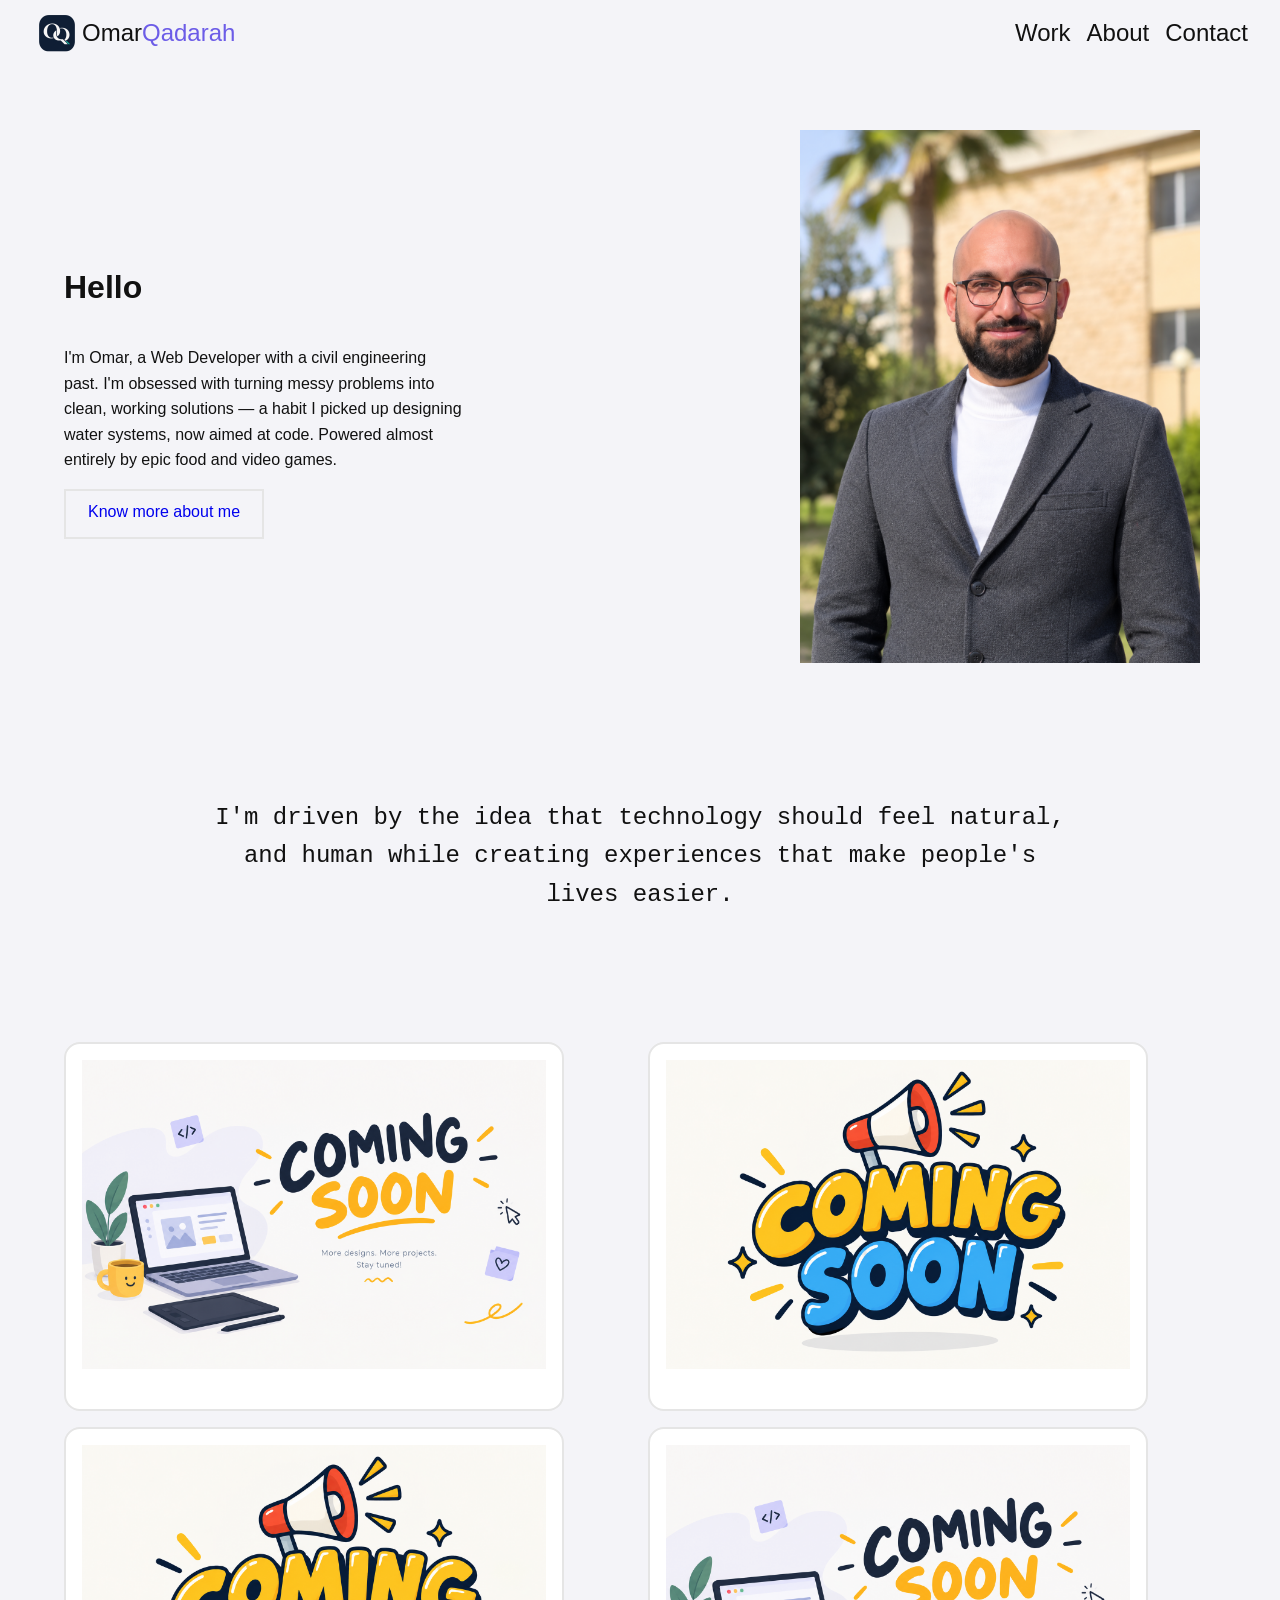
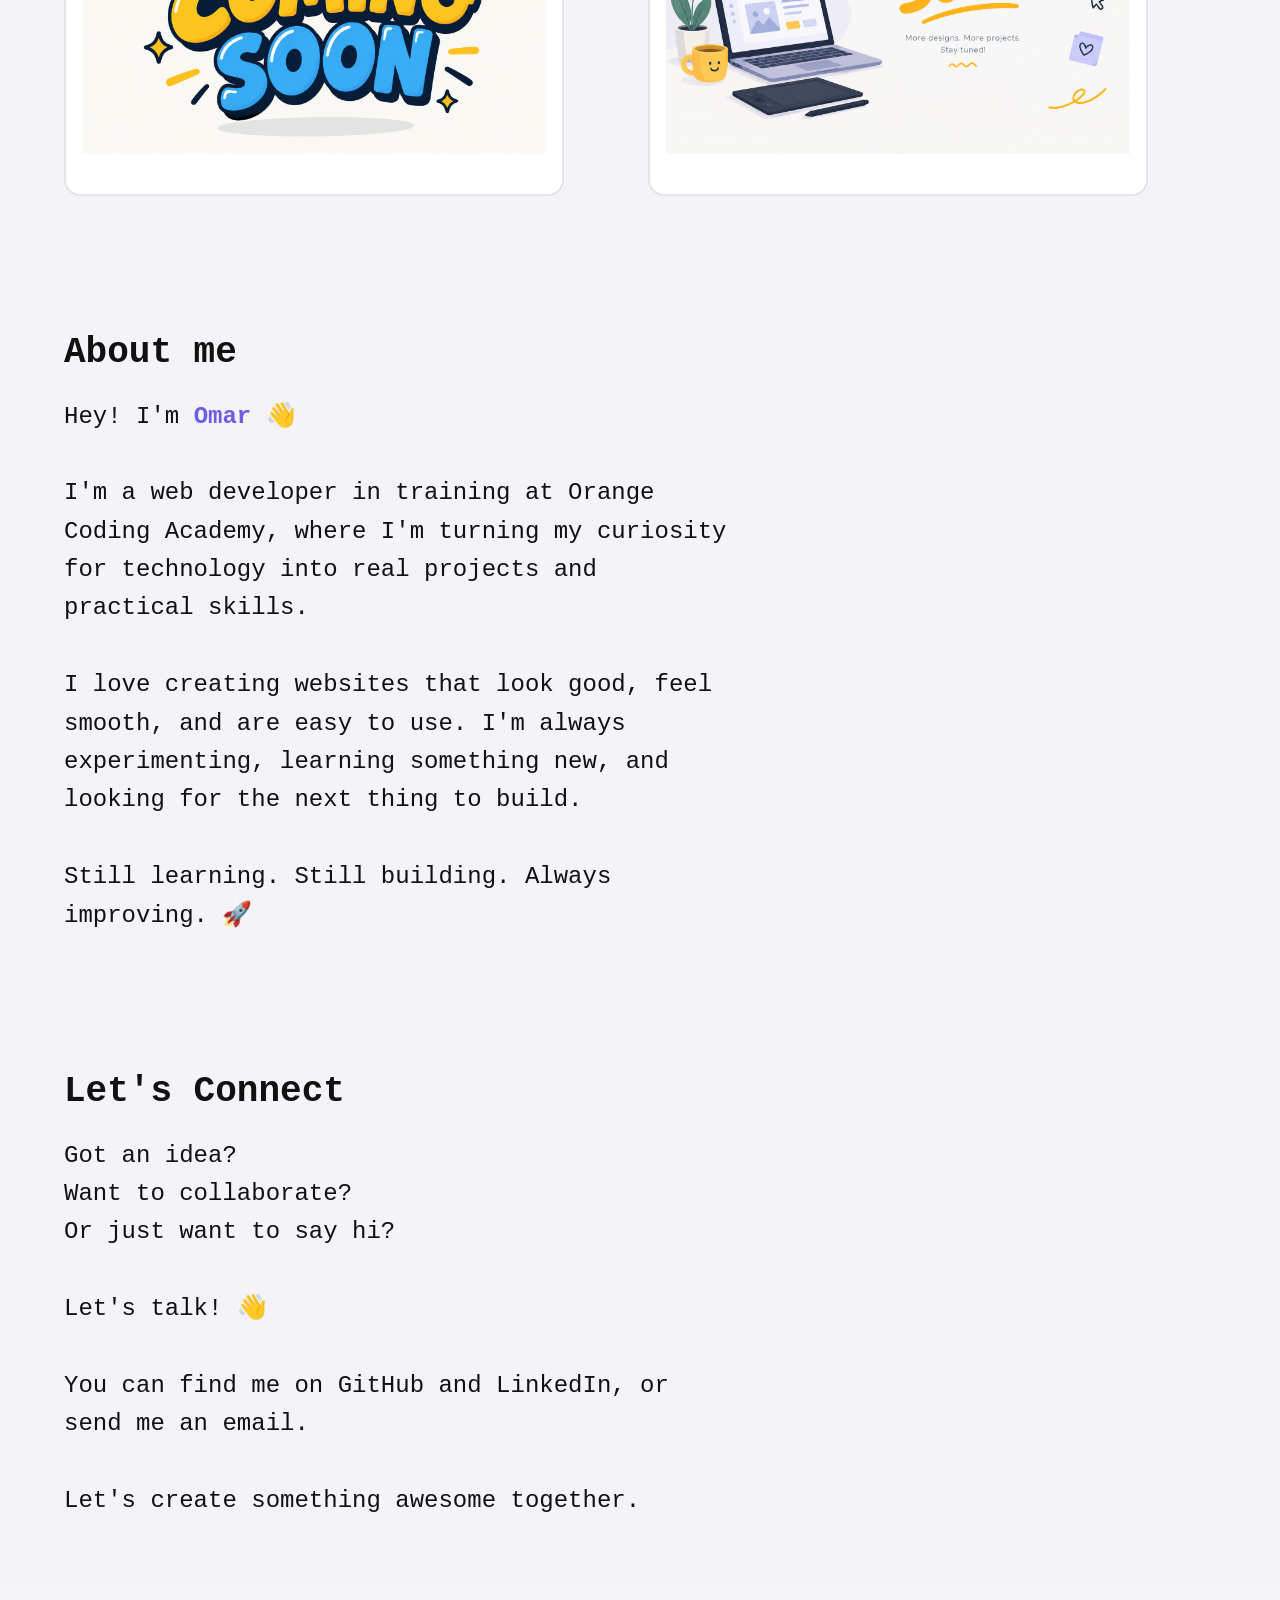
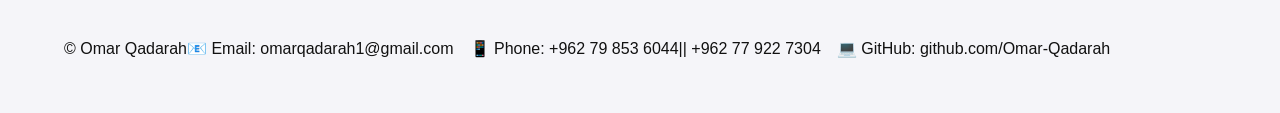
==== index.html @ 27742bce "initial Portfolio upload" ====
<!DOCTYPE html>
<html lang="en">
<head>
    <meta charset="UTF-8">
    <meta name="viewport" content="width=device-width, initial-scale=1.0">
    <title>Omar Qadarah</title>
    <link rel="stylesheet" href="style.css">
    <link rel="icon" href="./img/favicon.png">
</head>
<body>
    <header class="header">
        <div class="icon">
            <img src="./img/favicon-small.png" alt="logo">
            <div class="logo">Omar<span>Qadarah</span></div>
        </div>
        <nav>
            <ul class="nav-list">
                <li><a href="#work">Work</a></li>
                <li><a href="#about">About</a></li>
                <li><a href="#contact">Contact</a></li>
            </ul>
        </nav>
    </header>
    <main>
        <article class="hero">
            <div class="hero-t">
                <h1>Hello</h1>
                <p>I'm Omar, a Web Developer with a civil engineering past. I'm obsessed with turning messy problems into clean, working solutions — a habit I picked up designing water systems, now aimed at code. Powered almost entirely by epic food and video games.</p>
                <a href="#about" class="btn">Know more about me</a>
            </div>
            <div class="hero-img">
                <img src="./img/me.png" alt="">
            </div>
        </article>
        <div class="moto">
            I'm driven by the idea that technology should feel natural, and human while creating experiences that make people's lives easier.
        </div>
        <article id="work" class="card-grid">
            <div class="card">
                <img src="./img/coming-soon-1.png" alt="Coming soon">
                <h2></h2>
                <p></p>
            </div>
            <div class="card">
                <img src="./img/coming-soon-2.png" alt="">
                <h2></h2>
                <p></p>
            </div>
            <div class="card">
                <img src="./img/coming-soon-2.png" alt="Coming soon">
                <h2></h2>
                <p></p>
            </div>
            <div class="card">
                <img src="./img/coming-soon-1.png" alt="">
                <h2></h2>
                <p></p>
            </div>
            
        </article>
        
        <article id="about" class="about">
            <div>
                
                <h2>About me</h2>

                <p>
                    Hey! I'm <span><strong>Omar</strong></span> 👋
                    <br><br>
                    I'm a web developer in training at Orange Coding Academy, where I'm turning my curiosity for technology into real projects and practical skills.
                    <br><br>
                    I love creating websites that look good, feel smooth, and are easy to use. I'm always experimenting, learning something new, and looking for the next thing to build.
                    <br><br>
                    Still learning. Still building. Always improving. 🚀
                </p>
            </div>
        </article>
        
        <article id="contact" class="contact">
            <div>
                <h2> Let's Connect</h2>
               <p>
                    Got an idea?<br>
                    Want to collaborate?<br>
                    Or just want to say hi?<br><br>

                    Let's talk! 👋<br><br>

                    You can find me on GitHub and LinkedIn, or send me an email. <br><br>

                    Let's create something awesome together.
                </p>
               
            </div>
        </article>
    </main>
    <footer class="footer">
        <p>&copy Omar Qadarah</p>
        <ul class="footer-list">
            <li>📧 Email: omarqadarah1@gmail.com</li>
            <li>📱 Phone: +962 79 853 6044|| +962 77 922 7304</li>
            <li>💻 GitHub: github.com/Omar-Qadarah</li>
        </ul>
        
    </footer>


    
</body>
</html>
---- style.css ----
*{
    margin: 0;
    padding: 0 ;
    box-sizing: border-box;
}
:root {
    color-scheme: light dark;
    
    /* Backgrounds */
    --bg-color: light-dark(#f4f4f8, #0d0d1a);
    --surface-color: light-dark(#F4F4F0, #1A1A1A);
    --surface-alt: light-dark(#FAFAF8, #222222);
    --secondary:#6c5ce7;

    /* Text */
    --text-color: light-dark(#111111, #F5F5F5);
    --text-secondary: light-dark(#5F5F5F, #B5B5B5);
    --text-muted: light-dark(#888888, #888888);

    /* Accent */
    --accent-color: light-dark(#D9FF00, #D9FF00);
    --accent-hover: light-dark(#BFE600, #ECFF66);
    --accent-text: #111111;

    /* Borders */
    --border-color: light-dark(#E5E5E5, #303030);
    --border-hover: light-dark(#C7C7C7, #555555);

    /* Cards */
    --card-bg: light-dark(#FFFFFF, #1C1C1C);
    --card-bg-hover: light-dark(#F0F0EC, #292929);
    --card-border: light-dark(#E5E5E5, #303030);
    --card-border-hover: light-dark(#C8C8C2, #505050);

    /* Shadows */
    --shadow-sm: light-dark(
        0 2px 8px rgba(0, 0, 0, 0.04),
        0 2px 8px rgba(0, 0, 0, 0.20)
    );

    --shadow-hover: light-dark(
        0 15px 35px rgba(0, 0, 0, 0.12),
        0 15px 35px rgba(0, 0, 0, 0.40)
    );
    --box-shadow: light-dark(
        0 1px 3px rgba(0,0,0,0.1),
         0 1px 3px rgba(0,0,0,0.4)
    );


    --text-xs: 12px;
    --text-sm: 14px;
    --text-md: 16px;
    --text-lg: 24px;
    --text-xl: 32px;
    --text-xxl: 48px;
    --p-1: 8px;
    --p-2: 16px;
    --p-3: 32px;
    --p-4: 64px;

    --m-1: 8px;
    --m-2: 16px;
    --m-3: 32px;
}
body{
    font-family: 'Segoe UI', arial, sans-serif;
    background: var(--bg-color);
    color:var(--text-color);
    line-height: 1.6;
}
.header{
    display: flex;
    align-items: center;
    background-color: rgba(255, 255, 255, 0.04);
    position: sticky;
    top: 0;
    z-index: 5;
    font-size: var(--text-lg);
    padding: var(--m-1) var(--m-3);
}
.icon{
    display: flex;
    margin-right: auto;
    align-items: center;
}
.nav-list{
    display: flex;
    list-style: none;
    gap:var(--p-2);
}
.nav-list a{
    text-decoration: none;
    color: var(--text-color);
}
.logo>span,p>span{
    color:var(--secondary);
}
.hero{
    display: flex;
    justify-content: space-between;
    align-items: center;
    padding: var(--p-4);
    
}
.hero-img{
    width:400px;
    border-radius: 0 0 var(--radius-md) var(--radius-md);
    margin-right: var(--m-2);
}
.hero-img>img{
    width: 100%;
    height: 100%;
}
.hero-t{
    width:400px;
    font-size: var(--text-md);
}
h1{
    font-size: var(--text-xl);
    margin-bottom: var(--m-3);
}
h2{
    margin-bottom: var(--m-2);
}
.btn{
    display: block;
    border: var(--card-border) solid 2px;
    height: 50px;
    width: 200px;
    padding: var(--p-1);
    border-radius: var(--radius-lg);
    margin-top: var(--m-2);
    text-decoration: none;
    text-align: center;

}
.moto{
    font-size: var(--text-lg);
    margin: 0 auto;
    text-align: center;
    font-family: 'Courier New', Courier, monospace;
    padding: var(--p-4);
    max-width: 1000px;
}
.card-grid{
    display: grid;
    grid-template-columns: repeat(2,1fr);
    gap: var(--p-2);
    padding: var(--p-4);
    max-width: 1400px;
    justify-content: space-around;
    align-items: center;
    margin: 0 auto;
}
.card{
    width: 500px;
    padding: var(--p-2);
    border:var(--card-border) 2px solid;
    border-radius: var(--p-2); 
    background-color: var(--card-bg);
    transition:transform 0.25s,border-color 0.25s, background-color 0.25s,;

}
.card:hover{
    transform: scale(1.1);
    border-color: #6c5ce7;
    background-color: var(--card-bg-hover);
}
.card>img{
    width: 100%;

}
.about,.contact{
    padding: var(--p-4);
    font-size: var(--text-lg);
    font-family: 'Courier New', Courier, monospace;
    width: 800px;
}

.footer{
    display: flex;
    align-items: center;
    height: 100px;
    padding: var(--p-4);
    background-color: rgba(255, 255, 255, 0.08);
}
.footer:nth-child(1){
    margin-right: auto;
}
.footer-list{
    display: flex;
    list-style: none;
    gap:var(--p-2);
}
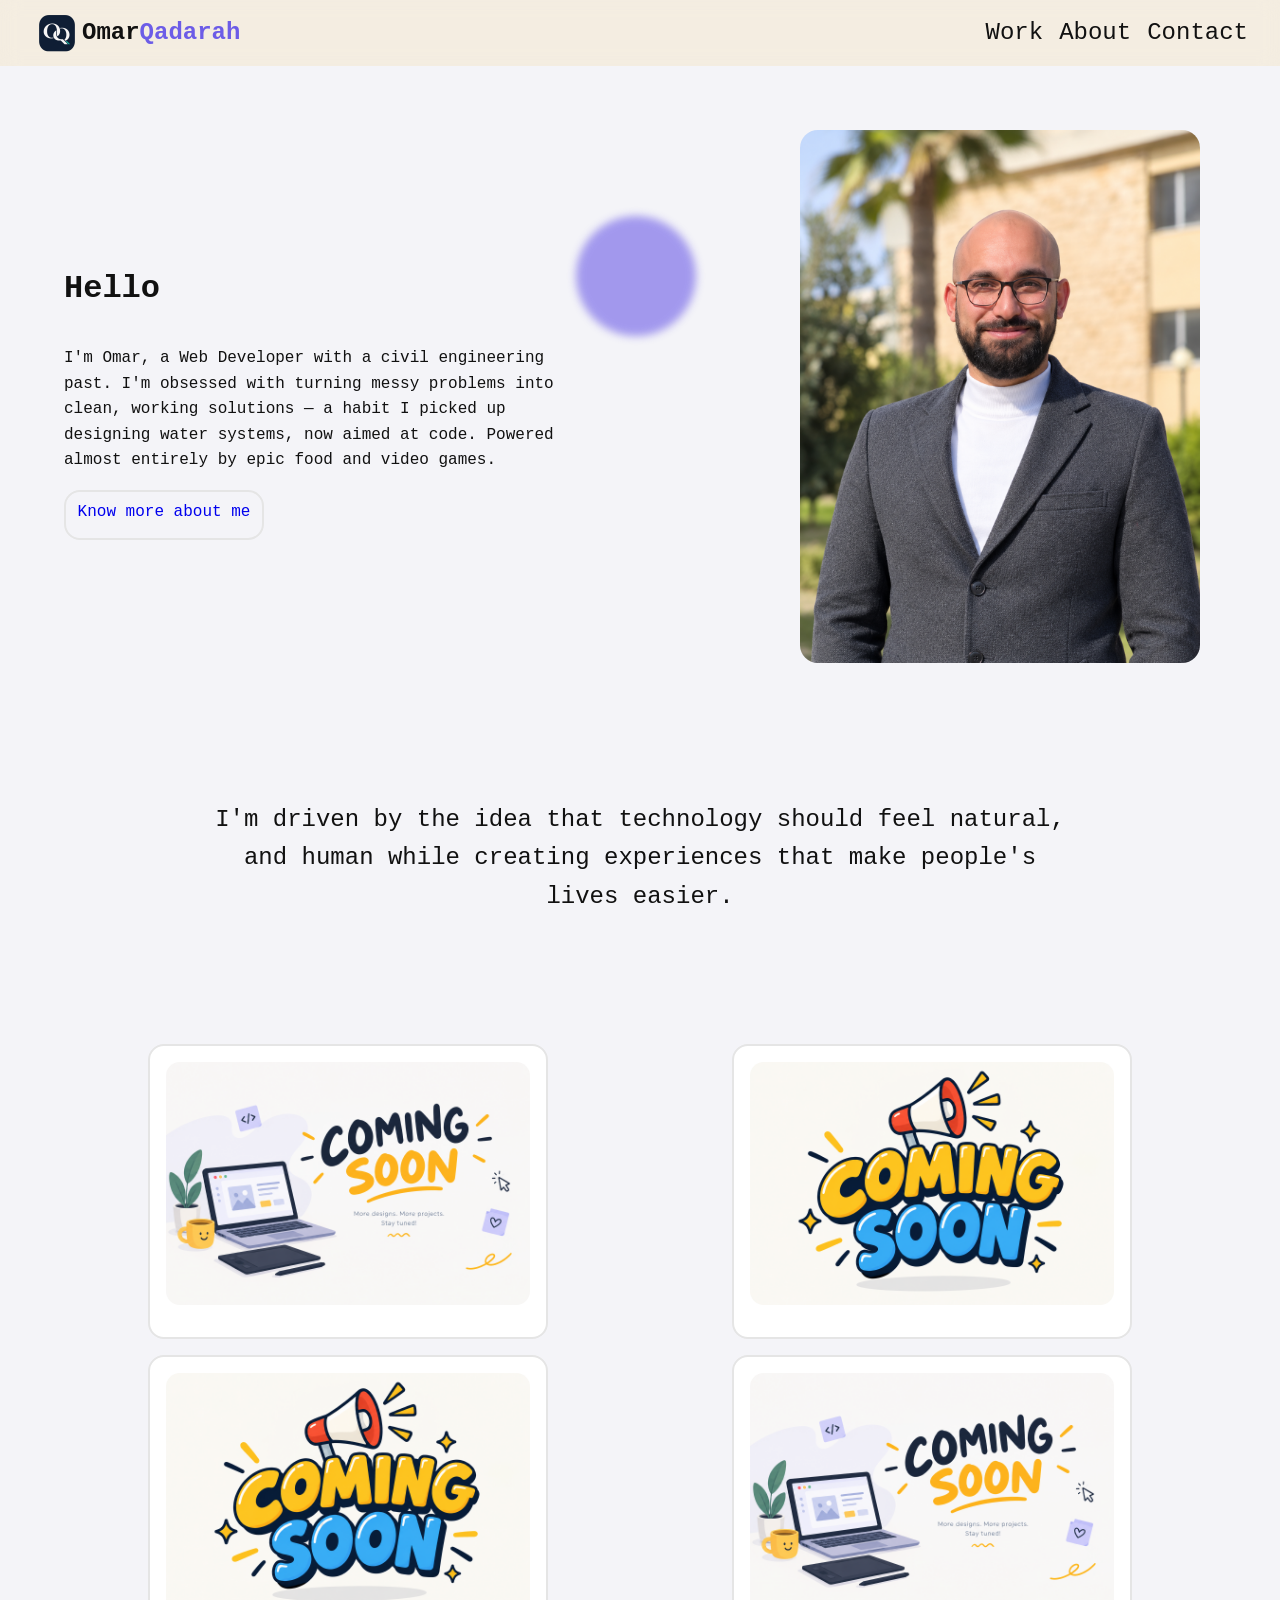
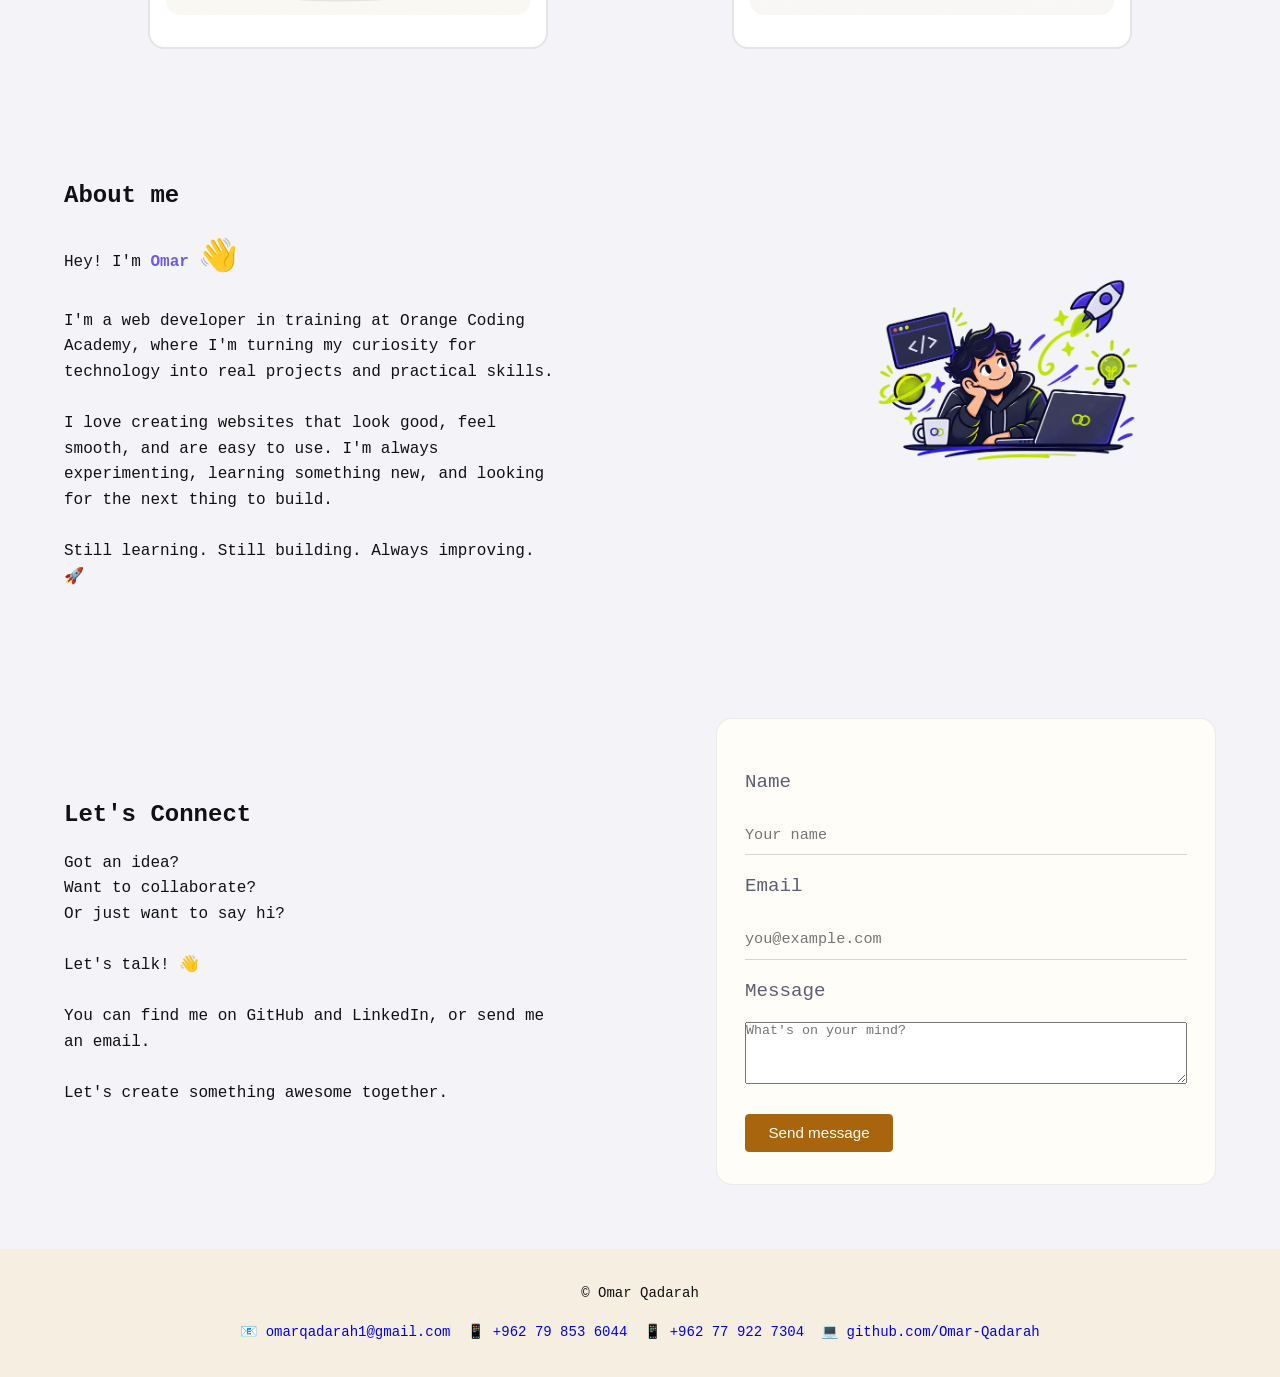
==== commit 94fbd9c6: "almost done project" ====
--- a/index.html
+++ b/index.html
@@ -23,12 +23,13 @@
     </header>
     <main>
         <article class="hero">
-            <div class="hero-t">
+            <div class="orb"></div>
+            <div class="hero-t l-text">
                 <h1>Hello</h1>
                 <p>I'm Omar, a Web Developer with a civil engineering past. I'm obsessed with turning messy problems into clean, working solutions — a habit I picked up designing water systems, now aimed at code. Powered almost entirely by epic food and video games.</p>
                 <a href="#about" class="btn">Know more about me</a>
             </div>
-            <div class="hero-img">
+            <div class="hero-img r-img">
                 <img src="./img/me.png" alt="">
             </div>
         </article>
@@ -60,46 +61,75 @@
         </article>
         
         <article id="about" class="about">
-            <div>
-                
-                <h2>About me</h2>
+            <div class="right-left">
+                <div class="l-text">
+                    <h2>About me</h2>
 
-                <p>
-                    Hey! I'm <span><strong>Omar</strong></span> 👋
-                    <br><br>
-                    I'm a web developer in training at Orange Coding Academy, where I'm turning my curiosity for technology into real projects and practical skills.
-                    <br><br>
-                    I love creating websites that look good, feel smooth, and are easy to use. I'm always experimenting, learning something new, and looking for the next thing to build.
-                    <br><br>
-                    Still learning. Still building. Always improving. 🚀
-                </p>
+                    <p>
+                        Hey! I'm <span><strong>Omar</strong></span> <span class="hand">👋</span>
+                        <br><br>
+                        I'm a web developer in training at Orange Coding Academy, where I'm turning my curiosity for technology into real projects and practical skills.
+                        <br><br>
+                        I love creating websites that look good, feel smooth, and are easy to use. I'm always experimenting, learning something new, and looking for the next thing to build.
+                        <br><br>
+                        Still learning. Still building. Always improving. 🚀
+                    </p>
+                </div>
+                <div class="r-img">
+                    <img src="./img/about.png" alt="">
+                </div>
             </div>
         </article>
         
         <article id="contact" class="contact">
-            <div>
-                <h2> Let's Connect</h2>
-               <p>
-                    Got an idea?<br>
-                    Want to collaborate?<br>
-                    Or just want to say hi?<br><br>
+            <div class="right-left">
+                <div class="l-text">
+                 
+                    <h2> Let's Connect</h2>
+                    <p>
+                        Got an idea?<br>
+                        Want to collaborate?<br>
+                        Or just want to say hi?<br><br>
 
-                    Let's talk! 👋<br><br>
+                        Let's talk! 👋<br><br>
 
-                    You can find me on GitHub and LinkedIn, or send me an email. <br><br>
+                        You can find me on GitHub and LinkedIn, or send me an email. <br><br>
 
-                    Let's create something awesome together.
-                </p>
-               
+                        Let's create something awesome together.
+                    </p>
+                   
+                </div>
+                <div>
+                    <form id="contact" class="form">
+                        <div class="field">
+                        <label for="name">Name</label>
+                        <input type="text" id="name" name="name" placeholder="Your name" autocomplete="name">
+                        </div>
+
+                        <div class="field">
+                        <label for="email">Email</label>
+                        <input type="email" id="email" name="email" placeholder="you@example.com" autocomplete="email">
+                        </div>
+
+                        <div class="field">
+                        <label for="message">Message</label>
+                        <textarea id="message" name="message" rows="4" placeholder="What's on your mind?"></textarea>
+                        </div>
+
+                        <button type="submit">Send message</button>
+                        <p class="status" id="status" role="status"></p>
+                    </form>
+                </div>
             </div>
         </article>
     </main>
     <footer class="footer">
         <p>&copy Omar Qadarah</p>
         <ul class="footer-list">
-            <li>📧 Email: omarqadarah1@gmail.com</li>
-            <li>📱 Phone: +962 79 853 6044|| +962 77 922 7304</li>
-            <li>💻 GitHub: github.com/Omar-Qadarah</li>
+            <li><a href="mailto:omarqadarah1@gmail.com">📧 omarqadarah1@gmail.com</a></li>
+            <li><a href="tel:+962798536044">📱 +962 79 853 6044</a></li>
+            <li><a href="tel:+962779227304">📱 +962 77 922 7304</a></li>
+            <li><a href="https://github.com/Omar-Qadarah" target="_blank" rel="noopener">💻 github.com/Omar-Qadarah</a></li>
         </ul>
         
     </footer>
--- a/style.css
+++ b/style.css
@@ -5,26 +5,14 @@
 }
 :root {
     color-scheme: light dark;
-    
+
     /* Backgrounds */
     --bg-color: light-dark(#f4f4f8, #0d0d1a);
-    --surface-color: light-dark(#F4F4F0, #1A1A1A);
-    --surface-alt: light-dark(#FAFAF8, #222222);
     --secondary:#6c5ce7;
+    --footer-nav-bg: light-dark(#f3c54f22,rgba(255, 255, 255, 0.04));
 
     /* Text */
     --text-color: light-dark(#111111, #F5F5F5);
-    --text-secondary: light-dark(#5F5F5F, #B5B5B5);
-    --text-muted: light-dark(#888888, #888888);
-
-    /* Accent */
-    --accent-color: light-dark(#D9FF00, #D9FF00);
-    --accent-hover: light-dark(#BFE600, #ECFF66);
-    --accent-text: #111111;
-
-    /* Borders */
-    --border-color: light-dark(#E5E5E5, #303030);
-    --border-hover: light-dark(#C7C7C7, #555555);
 
     /* Cards */
     --card-bg: light-dark(#FFFFFF, #1C1C1C);
@@ -33,51 +21,99 @@
     --card-border-hover: light-dark(#C8C8C2, #505050);
 
     /* Shadows */
-    --shadow-sm: light-dark(
-        0 2px 8px rgba(0, 0, 0, 0.04),
-        0 2px 8px rgba(0, 0, 0, 0.20)
+    --box-shadow: light-dark(
+        0 1px 3px rgba(124, 28, 241,06),
+        0 1px 3px rgba(124, 28, 241,0.4)
     );
 
-    --shadow-hover: light-dark(
-        0 15px 35px rgba(0, 0, 0, 0.12),
-        0 15px 35px rgba(0, 0, 0, 0.40)
-    );
-    --box-shadow: light-dark(
-        0 1px 3px rgba(0,0,0,0.1),
-         0 1px 3px rgba(0,0,0,0.4)
-    );
-
-
-    --text-xs: 12px;
     --text-sm: 14px;
     --text-md: 16px;
     --text-lg: 24px;
     --text-xl: 32px;
-    --text-xxl: 48px;
+
     --p-1: 8px;
     --p-2: 16px;
-    --p-3: 32px;
     --p-4: 64px;
 
     --m-1: 8px;
     --m-2: 16px;
     --m-3: 32px;
-}
+
+    /* ========form======= */
+
+    --surface: light-dark(    #fffdf8 ,#16182b);
+    --text: light-dark(    #1b1c2b ,#ece9e2);
+    --muted: light-dark(    #5c5e74 ,#9294ad);
+    --accent: light-dark(     #a8650d,#f5b33c);
+    --line: light-dark(    rgba(27, 28, 43, 0.18) ,rgba(236, 233, 226, 0.14));
+    --line-soft: light-dark(    rgba(27, 28, 43, 0.08) ,rgba(236, 233, 226, 0.07));
+    --focus-ink: light-dark(    #fffdf8 ,#0f1020);
+
+}
+@keyframes float{
+    0%{
+        transform: translateY(0);
+    }
+    50%{
+        transform: translateY(-100px) translateX(-100px);
+    }
+    100%{
+        transform: translateY(0);
+    }
+
+}
+@keyframes fadeinup {
+    0%{
+        opacity: 0;
+        transform: translateY(40px);
+    }
+    100%{
+        opacity: 1;
+        transform: translateY(0);
+    }
+
+}
+@keyframes tilt {
+    0% {
+        transform: rotate(0deg);
+    }
+    25%{
+        transform: rotate(15deg);
+    }
+    50%{
+        transform: rotate(30deg);
+    }
+    75%{
+        transform: rotate(15deg);
+    }
+    100% {
+        transform: rotate(0deg);
+    }
+}
+
+
 body{
-    font-family: 'Segoe UI', arial, sans-serif;
+    font-family: 'Courier New','Segoe UI', arial, sans-serif;
     background: var(--bg-color);
     color:var(--text-color);
     line-height: 1.6;
 }
+img{
+    max-width: 100%;
+}
 .header{
     display: flex;
     align-items: center;
-    background-color: rgba(255, 255, 255, 0.04);
+    background-color:var(--footer-nav-bg);
     position: sticky;
     top: 0;
     z-index: 5;
     font-size: var(--text-lg);
     padding: var(--m-1) var(--m-3);
+    backdrop-filter: blur(10px);
+}
+.logo{
+    font-weight: 600;
 }
 .icon{
     display: flex;
@@ -92,6 +128,10 @@
 .nav-list a{
     text-decoration: none;
     color: var(--text-color);
+    transition: color 0.25s;
+}
+.nav-list a:hover{
+    color:#6c5ce7;
 }
 .logo>span,p>span{
     color:var(--secondary);
@@ -101,19 +141,41 @@
     justify-content: space-between;
     align-items: center;
     padding: var(--p-4);
-    
-}
-.hero-img{
+    position: relative;
+}
+.hero-t{
+    animation: fadeinup 0.9s;
+}
+.orb{
+    position: absolute;
+    top: 150px;
+    left: 45%;
+    width: 120px;
+    height: 120px;
+    border-radius: 50%;
+    background: var(--secondary);
+    filter: blur(4px);
+    opacity: 0.6;
+    animation: float 4s ease-in-out infinite;
+}
+.right-left{
+    display:flex;
+    align-items: center;
+    padding: var(--p-4);
+    justify-content: space-between;
+
+}
+.r-img{
     width:400px;
-    border-radius: 0 0 var(--radius-md) var(--radius-md);
     margin-right: var(--m-2);
 }
-.hero-img>img{
+.r-img>img{
     width: 100%;
     height: 100%;
-}
-.hero-t{
-    width:400px;
+    border-radius: 18px;
+}
+.l-text{
+    width:500px;
     font-size: var(--text-md);
 }
 h1{
@@ -122,6 +184,7 @@
 }
 h2{
     margin-bottom: var(--m-2);
+    font-weight: 600;
 }
 .btn{
     display: block;
@@ -129,7 +192,7 @@
     height: 50px;
     width: 200px;
     padding: var(--p-1);
-    border-radius: var(--radius-lg);
+    border-radius: var(--m-2);
     margin-top: var(--m-2);
     text-decoration: none;
     text-align: center;
@@ -139,13 +202,13 @@
     font-size: var(--text-lg);
     margin: 0 auto;
     text-align: center;
-    font-family: 'Courier New', Courier, monospace;
     padding: var(--p-4);
     max-width: 1000px;
+
 }
 .card-grid{
     display: grid;
-    grid-template-columns: repeat(2,1fr);
+    grid-template-columns: repeat(2,minmax(400px,1fr));
     gap: var(--p-2);
     padding: var(--p-4);
     max-width: 1400px;
@@ -154,11 +217,13 @@
     margin: 0 auto;
 }
 .card{
-    width: 500px;
+    width: 400px;
     padding: var(--p-2);
     border:var(--card-border) 2px solid;
-    border-radius: var(--p-2); 
+    border-radius: var(--p-2);
     background-color: var(--card-bg);
+    justify-self: center;
+    align-self: center;
     transition:transform 0.25s,border-color 0.25s, background-color 0.25s,;
 
 }
@@ -169,27 +234,173 @@
 }
 .card>img{
     width: 100%;
-
+    display: block;
+    border-radius: 14px;
 }
 .about,.contact{
+    font-size: 1.5em;
+}
+.form{
+    font-family: "JetBrains Mono", ui-monospace, SFMono-Regular, Menlo, Consolas, monospace;
+    background: var(--surface);
+    border: 1px solid var(--line-soft);
+    border-radius: 16px;
+    padding: 2rem 1.75rem;
+    width: 500px;
+    transition: border-color 0.25s;
+    box-shadow: var(--box-shadow);
+}
+.form:hover{
+    border-color: var(--card-border-hover);
+}
+.feild{
+    margin-bottom: 1.6rem;
+
+}
+textarea{
+    width:100%;
+}
+label{
+    display: block;
+    font-size: 0.8em;
+    color: var(--muted);
+    margin-bottom: var(--p-2);
+    margin-top: var(--p-2);
+    font-weight: 500;
+}
+input{
+    width: 100%;
+    background: transparent;
+    border: none;
+    border-bottom: 1px solid var(--line);
+    color: var(--text);
+    font: inherit;
+    font-size: .95rem;
+    padding: .45rem 0;
+    border-radius: 0;
+    transition: border-color .15s ease;
+}
+input:hover{
+    border-color: var(--focus-ink) ;
+}
+button{
+    font-weight: 500;
+    font-size: .95rem;
+    margin-top: var(--m-2);
+    cursor: pointer;
+    background: var(--accent);
+    color: var(--focus-ink);
+    border: 1px solid var(--accent);
+    border-radius: 4px;
+    padding: .6rem 1.4rem;
+    transition: opacity .15s ease;
+}
+button:hover{
+    opacity: 0.85;
+}
+.hand{
+    animation: tilt 1s infinite;
+    font-size: 2em;
+    display: inline-block;
+}
+
+.footer{
+    display: flex;
+    flex-direction: column;
+    align-items: center;
+    justify-content: center;
+    font-size: var(--text-sm);
+    height: 100px;
+    gap: var(--p-2);
     padding: var(--p-4);
-    font-size: var(--text-lg);
-    font-family: 'Courier New', Courier, monospace;
-    width: 800px;
-}
-
-.footer{
-    display: flex;
-    align-items: center;
-    height: 100px;
-    padding: var(--p-4);
-    background-color: rgba(255, 255, 255, 0.08);
-}
-.footer:nth-child(1){
-    margin-right: auto;
+    background-color: var(--footer-nav-bg);
 }
 .footer-list{
     display: flex;
     list-style: none;
     gap:var(--p-2);
 }
+.footer-list li:not(:last-child)::after{
+    content: "";
+    display: inline-block;
+    width: 1px;
+    height: 14px;
+    background: var(--card-border);
+}
+.footer-list a{
+    text-decoration: none;
+    transition: color 0.15s ease;
+}
+.footer-list a:hover{
+    color: var(--secondary);
+}
+@media (max-width: 1023px){
+    .hero,.right-left{
+        flex-direction: column;
+        gap: var(--m-3);
+        padding: var(--m-3);
+    }
+    .l-text,.r-img,.form,.card{
+        width: 100%;
+        max-width: 500px;
+    }
+    .r-img{
+        margin-right: 0;
+    }
+    .card-grid{
+        grid-template-columns: repeat(2, minmax(0, 1fr));
+        padding: var(--m-3);
+    }
+    .moto{
+        padding: var(--m-3);
+    }
+    .footer{
+        height: auto;
+        padding: var(--m-3);
+    }
+    .orb{
+        display:none;
+    }
+}
+@media (max-width: 724px){
+    .orb{
+        display:none;
+    }
+    .header{
+        flex-wrap: wrap;
+        justify-content: center;
+        gap: var(--p-1);
+        font-size: var(--text-md);
+        padding: var(--p-1) var(--m-2);
+    }
+    .icon{
+        margin-right: 0;
+    }
+    .hero,.right-left,.moto,.card-grid{
+        padding: var(--m-2);
+    }
+    .card-grid{
+        grid-template-columns: 1fr;
+    }
+    .form{
+        padding: var(--m-2);
+    }
+    .about,.contact{
+        font-size: 1.1em;
+    }
+    .footer,.footer-list{
+        flex-direction: column;
+        gap: var(--p-1);
+    }
+    .footer{
+        height: auto;
+        padding: var(--m-2);
+        text-align: center;
+    }
+    .footer-list li:not(:last-child)::after{
+        display: none;
+    }
+    .footer-list li{
+        word-break: break-word;
+    }
+}
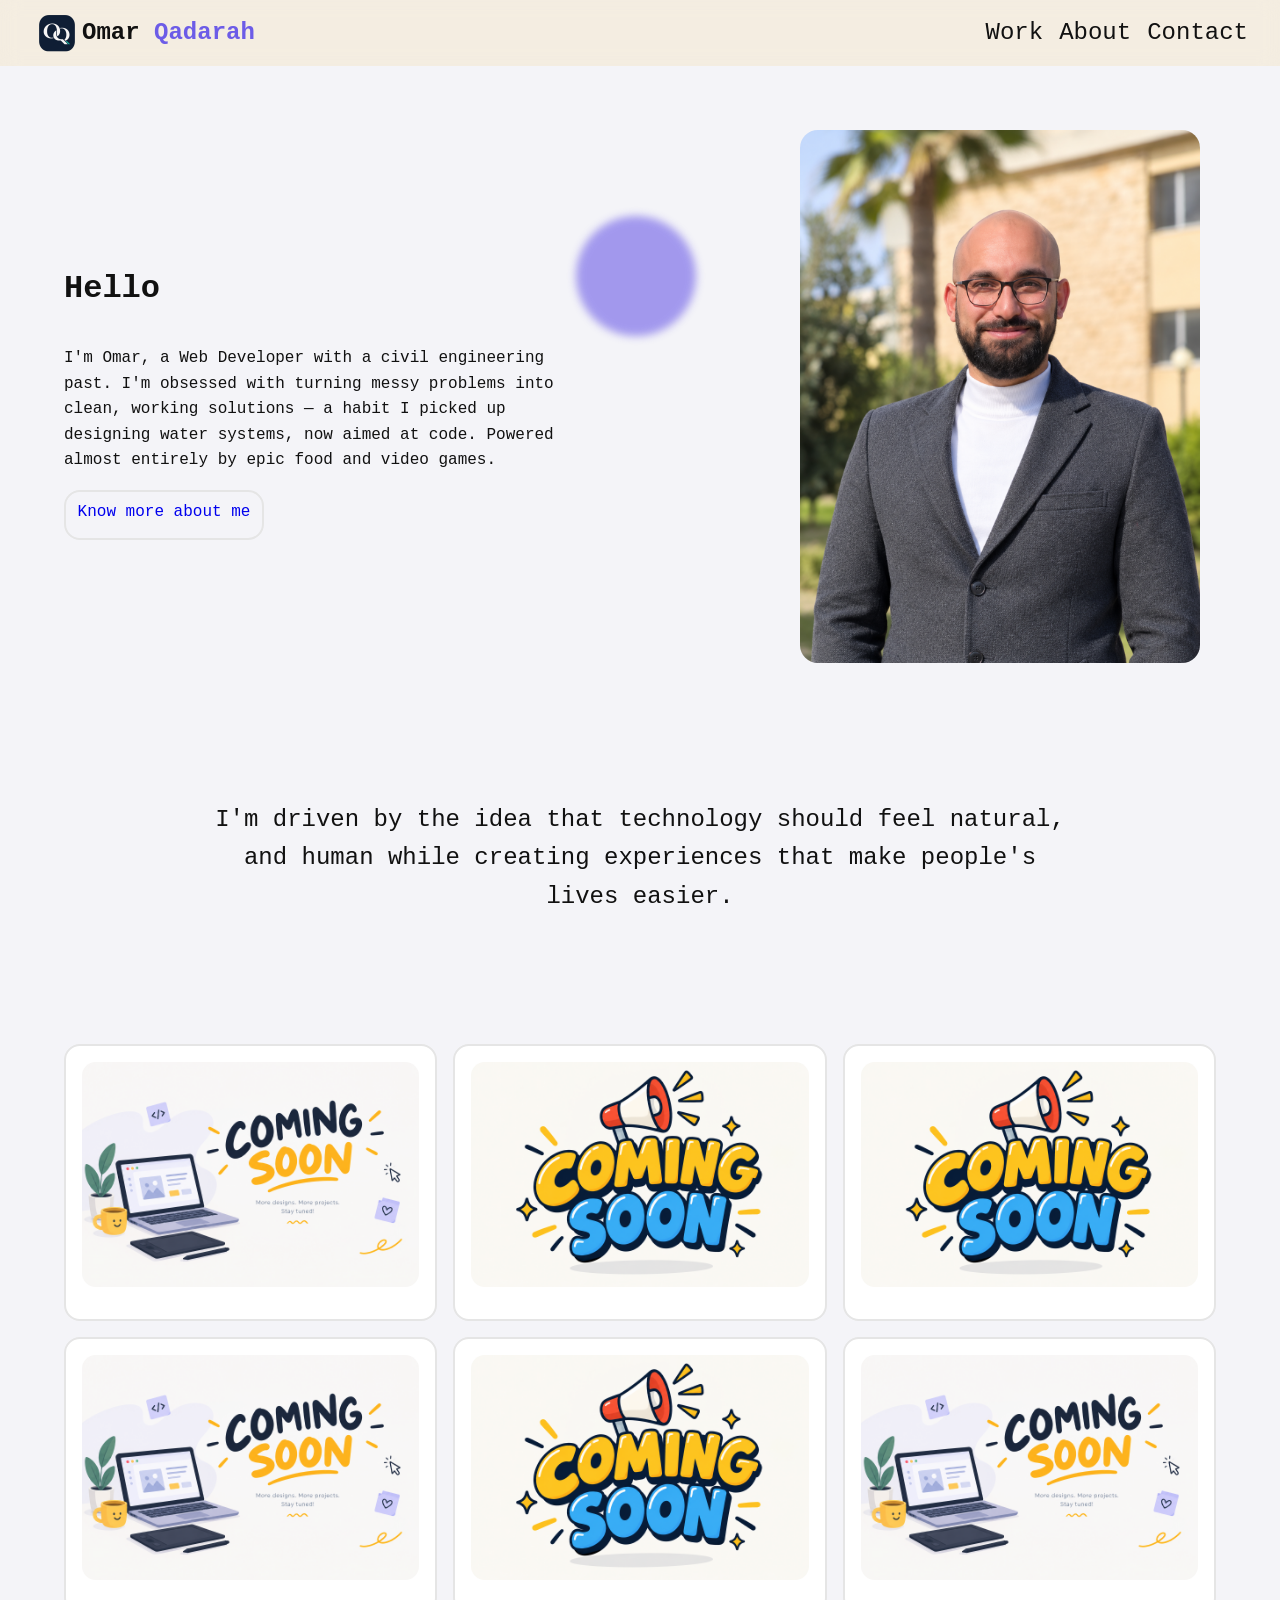
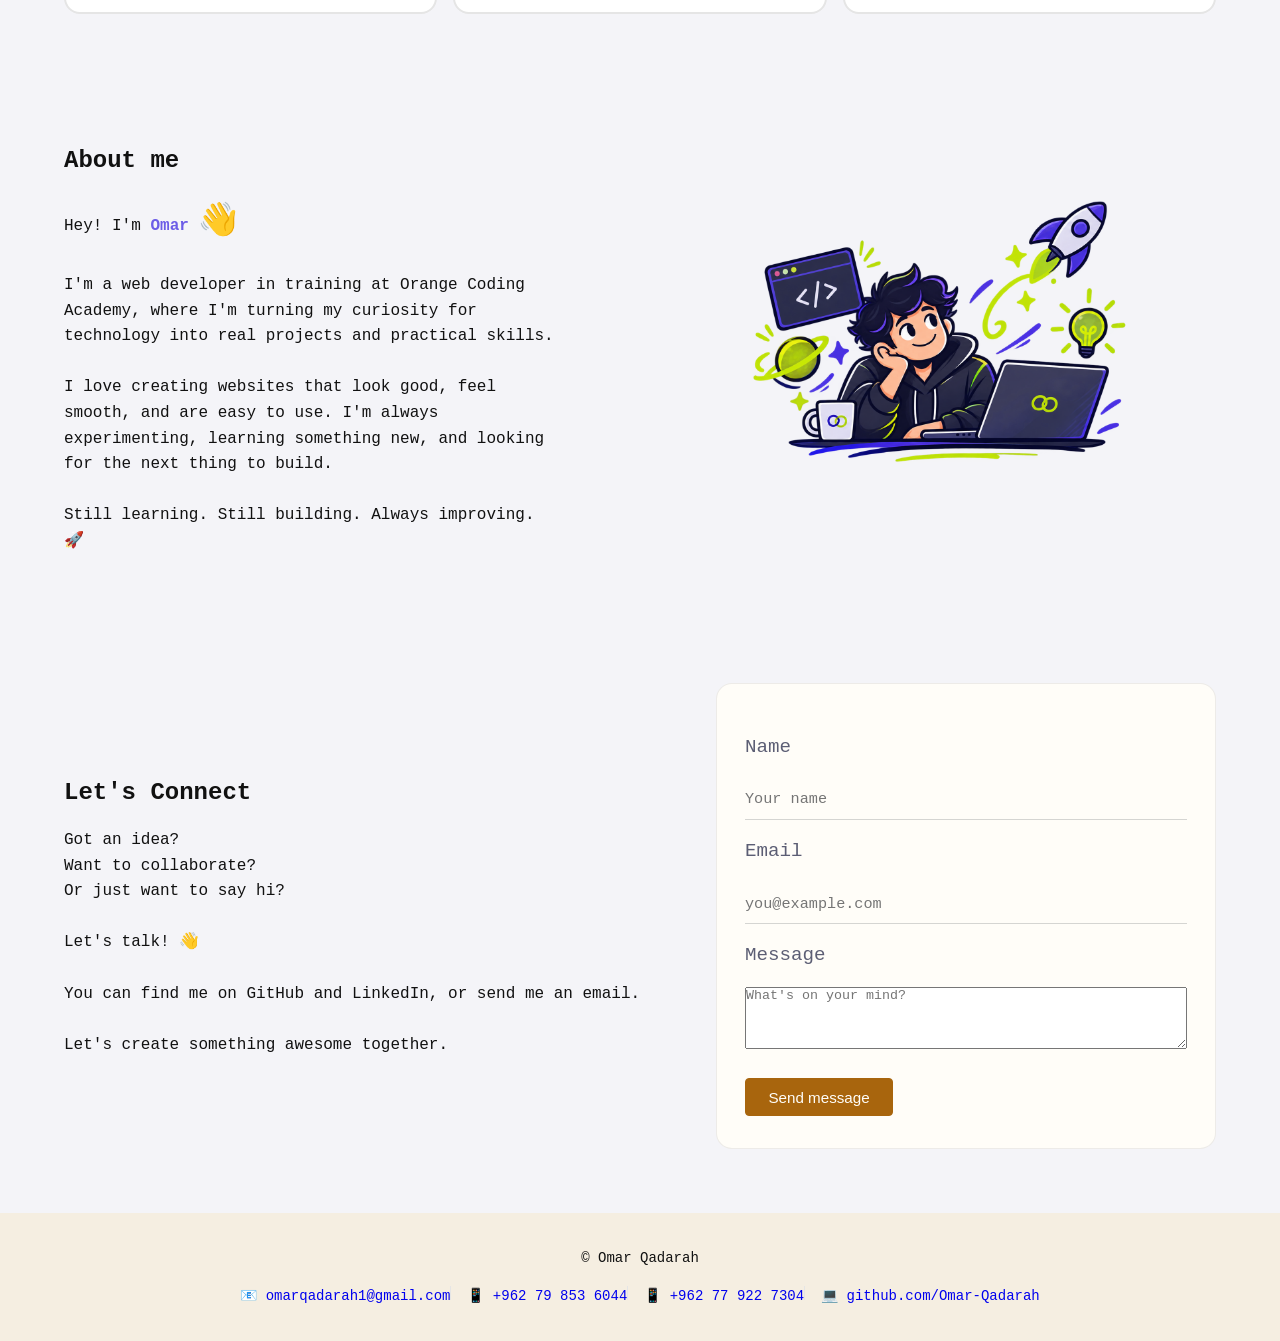
==== commit 4bf21c41: "upgraded responsivness, sizes" ====
--- a/index.html
+++ b/index.html
@@ -11,7 +11,7 @@
     <header class="header">
         <div class="icon">
             <img src="./img/favicon-small.png" alt="logo">
-            <div class="logo">Omar<span>Qadarah</span></div>
+            <div class="logo">Omar <span>Qadarah</span></div>
         </div>
         <nav>
             <ul class="nav-list">
@@ -57,6 +57,16 @@
                 <h2></h2>
                 <p></p>
             </div>
+            <div class="card">
+                <img src="./img/coming-soon-2.png" alt="Coming soon">
+                <h2></h2>
+                <p></p>
+            </div>
+            <div class="card">
+                <img src="./img/coming-soon-1.png" alt="">
+                <h2></h2>
+                <p></p>
+            </div>
             
         </article>
         
@@ -75,7 +85,7 @@
                         Still learning. Still building. Always improving. 🚀
                     </p>
                 </div>
-                <div class="r-img">
+                <div class="about-img r-img">
                     <img src="./img/about.png" alt="">
                 </div>
             </div>
@@ -83,7 +93,7 @@
         
         <article id="contact" class="contact">
             <div class="right-left">
-                <div class="l-text">
+                <div class="contact-t l-text">
                  
                     <h2> Let's Connect</h2>
                     <p>
@@ -102,18 +112,18 @@
                 <div>
                     <form id="contact" class="form">
                         <div class="field">
-                        <label for="name">Name</label>
-                        <input type="text" id="name" name="name" placeholder="Your name" autocomplete="name">
+                            <label for="name">Name</label>
+                            <input type="text" id="name" placeholder="Your name" autocomplete="name">
+                        </div>
+                       
+                        <div class="field">
+                            <label for="email">Email</label>
+                            <input type="email" id="email" placeholder="you@example.com" autocomplete="email">
                         </div>
 
                         <div class="field">
-                        <label for="email">Email</label>
-                        <input type="email" id="email" name="email" placeholder="you@example.com" autocomplete="email">
-                        </div>
-
-                        <div class="field">
-                        <label for="message">Message</label>
-                        <textarea id="message" name="message" rows="4" placeholder="What's on your mind?"></textarea>
+                            <label for="message">Message</label>
+                            <textarea id="message" rows="4" placeholder="What's on your mind?"></textarea>
                         </div>
 
                         <button type="submit">Send message</button>
--- a/style.css
+++ b/style.css
@@ -25,20 +25,6 @@
         0 1px 3px rgba(124, 28, 241,06),
         0 1px 3px rgba(124, 28, 241,0.4)
     );
-
-    --text-sm: 14px;
-    --text-md: 16px;
-    --text-lg: 24px;
-    --text-xl: 32px;
-
-    --p-1: 8px;
-    --p-2: 16px;
-    --p-4: 64px;
-
-    --m-1: 8px;
-    --m-2: 16px;
-    --m-3: 32px;
-
     /* ========form======= */
 
     --surface: light-dark(    #fffdf8 ,#16182b);
@@ -48,7 +34,20 @@
     --line: light-dark(    rgba(27, 28, 43, 0.18) ,rgba(236, 233, 226, 0.14));
     --line-soft: light-dark(    rgba(27, 28, 43, 0.08) ,rgba(236, 233, 226, 0.07));
     --focus-ink: light-dark(    #fffdf8 ,#0f1020);
-
+    
+    /* ====spaces and sizes===== */
+    --text-sm: 14px;
+    --text-md: 16px;
+    --text-lg: 24px;
+    --text-xl: 32px;
+
+    --p-1: 8px;
+    --p-2: 16px;
+    --p-4: 64px;
+
+    --m-1: 8px;
+    --m-2: 16px;
+    --m-3: 32px; 
 }
 @keyframes float{
     0%{
@@ -165,7 +164,7 @@
     justify-content: space-between;
 
 }
-.r-img{
+.r-img.hero-img{
     width:400px;
     margin-right: var(--m-2);
 }
@@ -174,6 +173,7 @@
     height: 100%;
     border-radius: 18px;
 }
+
 .l-text{
     width:500px;
     font-size: var(--text-md);
@@ -204,11 +204,10 @@
     text-align: center;
     padding: var(--p-4);
     max-width: 1000px;
-
 }
 .card-grid{
     display: grid;
-    grid-template-columns: repeat(2,minmax(400px,1fr));
+    grid-template-columns: repeat(3,minmax(0,1fr));
     gap: var(--p-2);
     padding: var(--p-4);
     max-width: 1400px;
@@ -217,7 +216,7 @@
     margin: 0 auto;
 }
 .card{
-    width: 400px;
+    max-width: 400px;
     padding: var(--p-2);
     border:var(--card-border) 2px solid;
     border-radius: var(--p-2);
@@ -240,6 +239,9 @@
 .about,.contact{
     font-size: 1.5em;
 }
+.r-img.about-img{
+    max-width: 50%;    
+}
 .form{
     font-family: "JetBrains Mono", ui-monospace, SFMono-Regular, Menlo, Consolas, monospace;
     background: var(--surface);
@@ -247,8 +249,13 @@
     border-radius: 16px;
     padding: 2rem 1.75rem;
     width: 500px;
+    min-width: 300px;
+    flex:1 1 auto;
     transition: border-color 0.25s;
     box-shadow: var(--box-shadow);
+}
+.contact-t{
+    flex:1 1 auto;
 }
 .form:hover{
     border-color: var(--card-border-hover);
@@ -336,43 +343,58 @@
 }
 @media (max-width: 1023px){
     .hero,.right-left{
+        gap: var(--m-3);
+        padding: var(--m-3);
+    }
+    .nav-list{
+        display: none;
+    }
+    .header{
+        background-color: transparent;
+        filter: none;
+        position: static;
+    }
+    .l-text,.r-img,.form,.card{
+        width: 100%;
+        max-width: 500px;
+    }
+    .r-img{
+        margin-right: 0;
+    }
+    .card-grid{
+        grid-template-columns: repeat(2, minmax(0, 1fr));
+        padding: var(--m-3);
+    }
+    .moto{
+        padding: var(--m-3);
+    }
+
+    .footer{
+        height: auto;
+        padding: var(--m-3);
+    }
+    .orb{
+        display:none;
+    }
+}
+@media (max-width: 724px){
+    .orb{
+        display:none;
+    }
+    .nav-list{
+        display: none;
+    }
+    .header{
+        background-color: transparent;
+        filter: none;
+        position: static;
+        padding: var(--m-1);
+    }
+    .hero,.right-left{
         flex-direction: column;
         gap: var(--m-3);
         padding: var(--m-3);
     }
-    .l-text,.r-img,.form,.card{
-        width: 100%;
-        max-width: 500px;
-    }
-    .r-img{
-        margin-right: 0;
-    }
-    .card-grid{
-        grid-template-columns: repeat(2, minmax(0, 1fr));
-        padding: var(--m-3);
-    }
-    .moto{
-        padding: var(--m-3);
-    }
-    .footer{
-        height: auto;
-        padding: var(--m-3);
-    }
-    .orb{
-        display:none;
-    }
-}
-@media (max-width: 724px){
-    .orb{
-        display:none;
-    }
-    .header{
-        flex-wrap: wrap;
-        justify-content: center;
-        gap: var(--p-1);
-        font-size: var(--text-md);
-        padding: var(--p-1) var(--m-2);
-    }
     .icon{
         margin-right: 0;
     }
@@ -382,8 +404,12 @@
     .card-grid{
         grid-template-columns: 1fr;
     }
+    .about-img{
+        min-width: 300px;
+    }
     .form{
-        padding: var(--m-2);
+        padding: var(--m-1);
+        width: auto;
     }
     .about,.contact{
         font-size: 1.1em;
@@ -397,10 +423,8 @@
         padding: var(--m-2);
         text-align: center;
     }
-    .footer-list li:not(:last-child)::after{
-        display: none;
-    }
+   
     .footer-list li{
-        word-break: break-word;
-    }
-}
+        overflow-wrap: anywhere;    
+    }
+}
